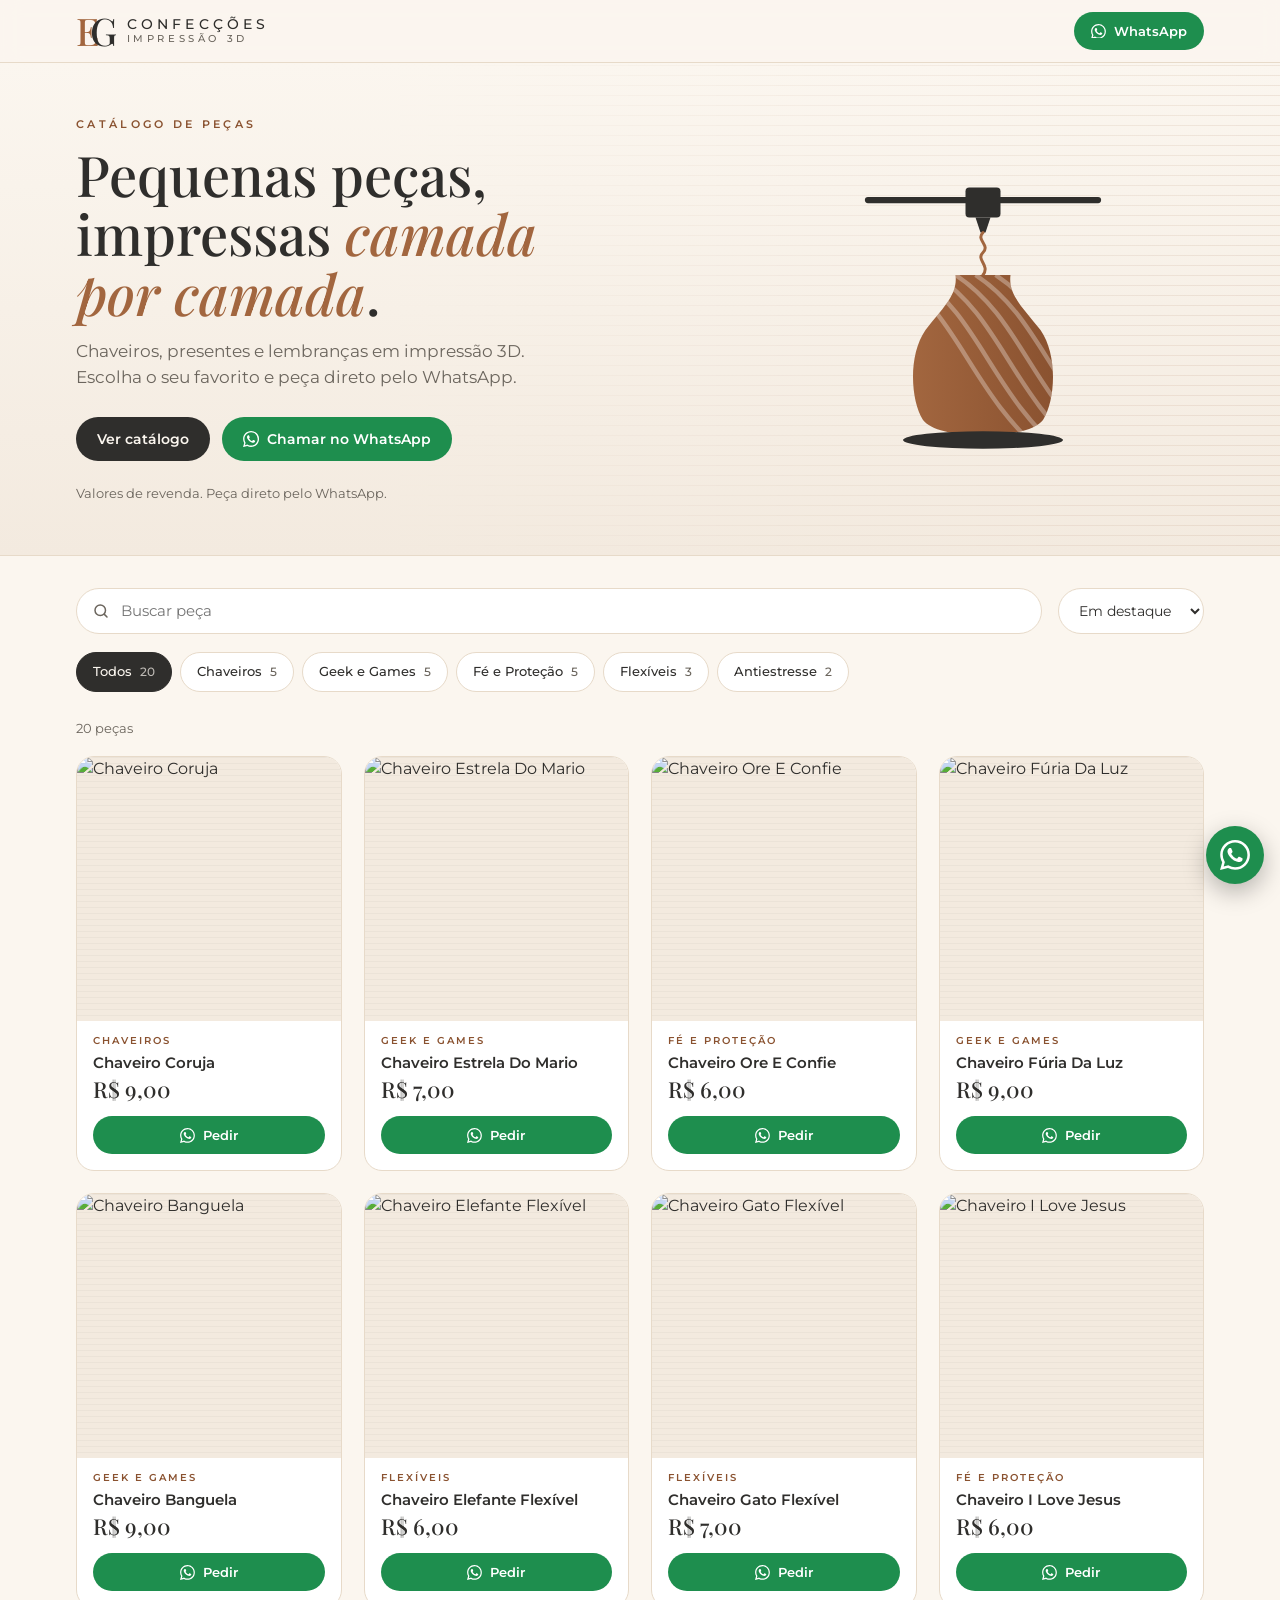
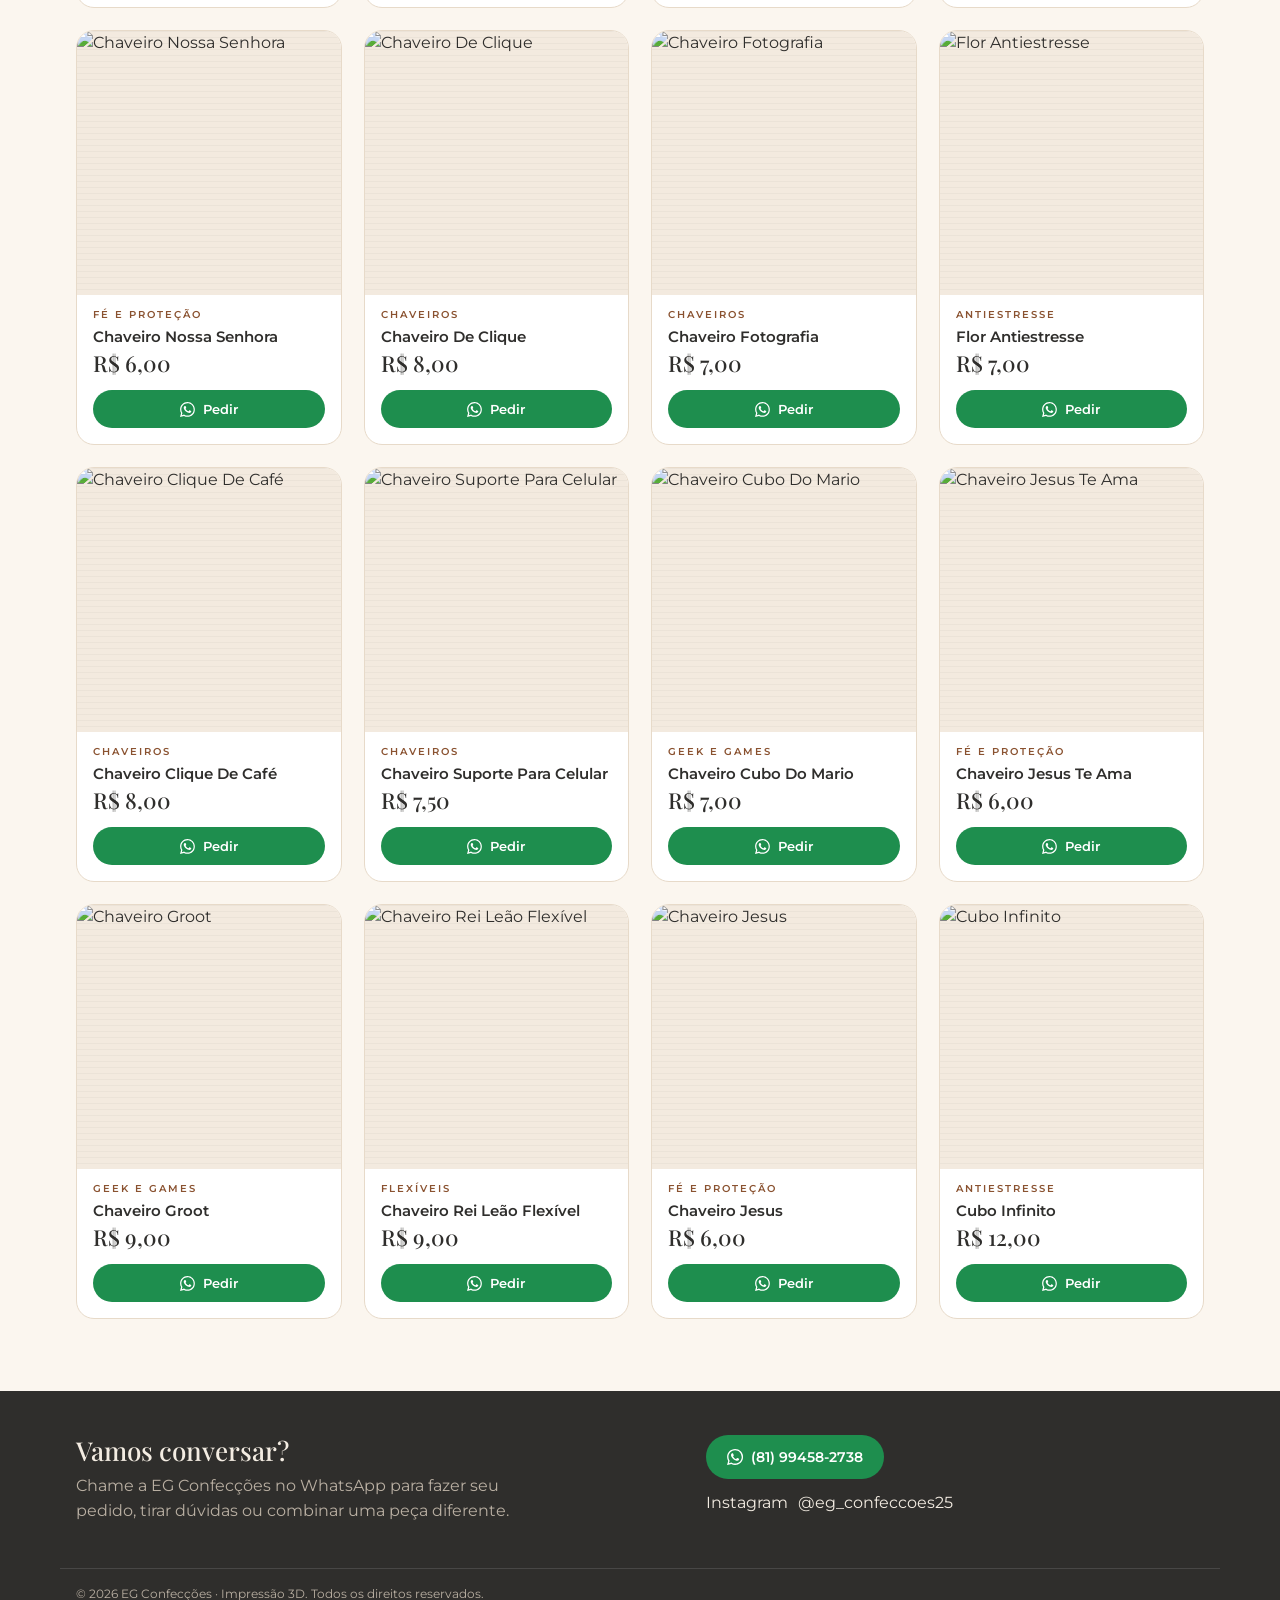
==== index.html @ 3eb264c0 "Add files via upload" ====
<!doctype html>
<html lang="pt-BR">
<head>
<meta charset="utf-8">
<meta name="viewport" content="width=device-width,initial-scale=1,viewport-fit=cover">
<title>EG Confecções · Impressão 3D</title>
<meta name="description" content="Catálogo de peças em impressão 3D da EG Confecções: chaveiros, presentes e lembranças. Peça direto pelo WhatsApp.">
<meta name="theme-color" content="#FBF6EF">
<link rel="icon" href="data:image/svg+xml,%3Csvg xmlns='http://www.w3.org/2000/svg' viewBox='0 0 64 64'%3E%3Crect width='64' height='64' rx='14' fill='%23FBF6EF'/%3E%3Ctext x='8' y='46' font-family='Georgia,serif' font-size='38' fill='%23A2663F'%3EE%3C/text%3E%3Ctext x='28' y='46' font-family='Georgia,serif' font-size='38' fill='%232F2E2C'%3EG%3C/text%3E%3C/svg%3E">
<link rel="preconnect" href="https://fonts.googleapis.com">
<link rel="preconnect" href="https://fonts.gstatic.com" crossorigin>
<link rel="stylesheet" href="https://fonts.googleapis.com/css2?family=Montserrat:wght@400;500;600;700&family=Playfair+Display:ital,wght@0,500;1,500&display=swap">
<link rel="stylesheet" href="style.css">
<style>
.hero{position:relative;overflow:hidden;border-bottom:1px solid var(--line);background:linear-gradient(var(--bg),var(--surface-2))}
.hero::before{content:"";position:absolute;inset:0;background:repeating-linear-gradient(0deg,transparent 0 9px,color-mix(in srgb,var(--bronze) 12%,transparent) 9px 10px);-webkit-mask-image:linear-gradient(90deg,transparent 30%,#000);mask-image:linear-gradient(90deg,transparent 30%,#000)}
.hero-in{position:relative;display:grid;grid-template-columns:1.2fr .8fr;gap:24px;align-items:center;padding-block:56px 52px}
.eyebrow{font:600 11px/1 var(--sans);letter-spacing:.3em;text-transform:uppercase;color:var(--accent-text)}
.hero h1{font:500 clamp(32px,5.2vw,56px)/1.06 var(--serif);margin:14px 0 16px;text-wrap:balance}
.hero h1 em{color:var(--bronze)}
.hero p{margin:0 0 26px;max-width:46ch;color:var(--muted);font-size:17px}
.hero .cta{display:flex;flex-wrap:wrap;gap:12px}
.hero .note{margin-top:22px;font-size:13px;color:var(--muted)}
.vase{justify-self:center;width:min(100%,250px);height:auto}
@media (max-width:760px){.hero-in{grid-template-columns:1fr;padding-block:36px}.vase{display:none}}

.tools{display:grid;grid-template-columns:1fr auto;gap:14px 16px;align-items:center;padding-block:32px 8px}
.search{position:relative}
.search input{width:100%;height:46px;border:1px solid var(--line);border-radius:999px;background:var(--surface);padding:0 18px 0 44px;font-size:15px}
.search input:focus{outline:2px solid var(--bronze);outline-offset:1px}
.search svg{position:absolute;left:16px;top:50%;translate:0 -50%;width:18px;height:18px;stroke:var(--muted);fill:none;stroke-width:2}
.sort{height:46px;border:1px solid var(--line);border-radius:999px;background:var(--surface);padding:0 16px;font-size:14px;cursor:pointer}
.chips{grid-column:1/-1;display:flex;gap:8px;overflow-x:auto;padding-block:4px;scrollbar-width:thin}
.chip{flex:none;min-height:40px;padding:0 16px;border-radius:999px;border:1px solid var(--line);background:var(--surface);font:500 13px/1 var(--sans);cursor:pointer;display:inline-flex;align-items:center;gap:8px}
.chip span{color:var(--muted);font-size:12px}
.chip:hover{border-color:var(--bronze)}
.chip[aria-pressed=true]{background:var(--ink);color:var(--bg);border-color:var(--ink)}
.chip[aria-pressed=true] span{color:inherit;opacity:.7}
.count{padding-block:14px 18px;font-size:13px;color:var(--muted)}

.grid{display:grid;grid-template-columns:repeat(auto-fill,minmax(216px,1fr));gap:22px}
.card{background:var(--surface);border:1px solid var(--line);border-radius:18px;overflow:hidden;display:flex;flex-direction:column;transition:transform .2s,box-shadow .2s,border-color .2s;min-width:0}
.card:hover{transform:translateY(-3px);box-shadow:var(--shadow);border-color:color-mix(in srgb,var(--bronze) 45%,var(--line))}
.open{all:unset;cursor:pointer;display:block;flex:1;box-sizing:border-box}
.open:focus-visible{outline:2px solid var(--bronze);outline-offset:-2px;border-radius:18px 18px 0 0}
.ph{aspect-ratio:1;background:var(--surface-2);position:relative;overflow:hidden}
.ph img{width:100%;height:100%;object-fit:cover}
.ph::after{content:"";position:absolute;inset:0;pointer-events:none;background:repeating-linear-gradient(0deg,transparent 0 5px,rgba(0,0,0,.03) 5px 6px)}
.tag{position:absolute;left:10px;top:10px;z-index:1;background:var(--ink);color:var(--bg);font:600 10px/1 var(--sans);letter-spacing:.14em;text-transform:uppercase;padding:6px 9px;border-radius:999px}
.info{padding:14px 16px 6px}
.cat{font:600 10px/1.2 var(--sans);letter-spacing:.2em;text-transform:uppercase;color:var(--accent-text)}
.info h3{margin:6px 0 6px;font:600 15px/1.3 var(--sans);text-wrap:balance}
.price{font:500 22px/1 var(--serif);color:var(--ink)}
.card .btn{margin:10px 16px 16px}
.msg{grid-column:1/-1;text-align:center;color:var(--muted);padding:56px 16px}

.det{position:relative;display:grid;grid-template-columns:1fr 1fr}
.det .pic{background:var(--surface-2);display:grid;place-items:center;min-height:320px}
.det .pic img{width:100%;height:100%;max-height:560px;object-fit:contain}
.det .txt{padding:32px 28px;display:flex;flex-direction:column;gap:14px;min-width:0}
.det h2{margin:0;font:500 30px/1.15 var(--serif);text-wrap:balance}
.det .price{font-size:30px;color:var(--accent-text)}
.det p{margin:0;color:var(--muted)}
.det dl{margin:0;display:grid;grid-template-columns:auto 1fr;gap:6px 16px;font-size:14px}
.det dt{color:var(--muted)}
.det dd{margin:0;font-weight:500}
.qty{display:inline-flex;align-items:center;border:1px solid var(--line);border-radius:999px;overflow:hidden;width:fit-content}
.qty button{width:44px;height:44px;border:0;background:none;font-size:20px;cursor:pointer}
.qty button:hover{background:var(--surface-2)}
.qty output{min-width:34px;text-align:center;font-weight:600}
.buy{display:flex;flex-wrap:wrap;gap:12px;align-items:center;margin-top:auto}
.total{font-size:13px;color:var(--muted)}
@media (max-width:720px){.det{grid-template-columns:1fr}.det .pic{min-height:0;aspect-ratio:1}.det .txt{padding:22px 18px}}

.fab{position:fixed;right:calc(16px + env(safe-area-inset-right,0px));bottom:calc(16px + env(safe-area-inset-bottom,0px));z-index:15;width:58px;height:58px;border-radius:50%;background:var(--wa);color:#fff;display:grid;place-items:center;box-shadow:0 8px 24px rgba(0,0,0,.28);text-decoration:none}
.fab .ic{width:30px;height:30px}
@media (max-width:480px){.grid{grid-template-columns:repeat(2,minmax(0,1fr));gap:12px}.info{padding:12px 12px 4px}.card .btn{margin:8px 12px 12px;padding:0 10px;font-size:12px}.tools{grid-template-columns:1fr}.sort{width:100%}.price{font-size:19px}}
</style>
</head>
<body>
<svg width="0" height="0" style="position:absolute" aria-hidden="true"><symbol id="i-wa" viewBox="0 0 24 24"><path d="M17.47 14.38c-.3-.15-1.77-.87-2.04-.97-.27-.1-.47-.15-.67.15-.2.3-.77.97-.94 1.17-.17.2-.35.22-.65.07-.3-.15-1.26-.46-2.4-1.48-.89-.79-1.49-1.77-1.66-2.07-.17-.3-.02-.46.13-.61.13-.13.3-.35.45-.52.15-.17.2-.3.3-.5.1-.2.05-.37-.02-.52-.07-.15-.67-1.62-.92-2.22-.24-.58-.49-.5-.67-.51h-.57c-.2 0-.52.07-.8.37-.27.3-1.04 1.02-1.04 2.48s1.07 2.88 1.22 3.08c.15.2 2.1 3.2 5.08 4.49.71.31 1.26.49 1.7.63.71.23 1.36.2 1.88.12.57-.09 1.77-.72 2.02-1.42.25-.7.25-1.29.17-1.42-.07-.12-.27-.2-.57-.35M12.05 21.78h-.01a9.9 9.9 0 0 1-5.03-1.38l-.36-.21-3.74.98 1-3.65-.24-.37a9.9 9.9 0 0 1-1.51-5.26c0-5.45 4.44-9.89 9.9-9.89 2.64 0 5.12 1.03 6.99 2.9a9.82 9.82 0 0 1 2.89 7c0 5.45-4.44 9.89-9.89 9.89m8.41-18.3A11.8 11.8 0 0 0 12.05 0C5.5 0 .16 5.34.16 11.89c0 2.1.55 4.14 1.59 5.95L.06 24l6.3-1.65a11.9 11.9 0 0 0 5.69 1.45h.01c6.55 0 11.89-5.34 11.89-11.89 0-3.18-1.24-6.17-3.49-8.43"/></symbol></svg>

<header class="top"><div class="wrap bar">
  <a class="brand" href="./" aria-label="EG Confecções, início">
    <span class="mark" aria-hidden="true"><i>E</i><b>G</b></span>
    <span><strong>Confecções</strong><small>Impressão 3D</small></span>
  </a>
  <a class="btn wa sm" id="waTop" target="_blank" rel="noopener"><svg class="ic"><use href="#i-wa"/></svg>WhatsApp</a>
</div></header>

<section class="hero"><div class="wrap hero-in">
  <div>
    <div class="eyebrow">Catálogo de peças</div>
    <h1>Pequenas peças, impressas <em>camada por camada</em>.</h1>
    <p>Chaveiros, presentes e lembranças em impressão 3D. Escolha o seu favorito e peça direto pelo WhatsApp.</p>
    <div class="cta">
      <a class="btn pri" href="#catalogo">Ver catálogo</a>
      <a class="btn wa" id="waHero" target="_blank" rel="noopener"><svg class="ic"><use href="#i-wa"/></svg>Chamar no WhatsApp</a>
    </div>
    <div class="note" id="notice"></div>
  </div>
  <svg class="vase" viewBox="0 0 200 250" aria-hidden="true">
    <defs>
      <clipPath id="vz"><path d="M78 96H122C120 112 132 122 146 140C160 160 158 196 148 212C142 220 124 224 100 224C76 224 58 220 52 212C42 196 40 160 54 140C68 122 80 112 78 96Z"/></clipPath>
      <linearGradient id="vg" x1="0" x2="1"><stop offset="0" style="stop-color:var(--bronze)"/><stop offset="1" style="stop-color:var(--accent-text)"/></linearGradient>
      <path id="rib" d="M30 96C82 130 90 190 150 240" fill="none"/>
    </defs>
    <line x1="8" y1="36" x2="192" y2="36" stroke="var(--ink)" stroke-width="5" stroke-linecap="round"/>
    <rect x="86" y="26" width="28" height="24" rx="3" fill="var(--ink)"/>
    <path d="M94 50h12l-4 12h-4z" fill="var(--ink)"/>
    <path d="M100 62c-6 6 6 10 0 16s6 10 0 18" fill="none" stroke="var(--bronze)" stroke-width="2.4" stroke-linecap="round"/>
    <path d="M78 96H122C120 112 132 122 146 140C160 160 158 196 148 212C142 220 124 224 100 224C76 224 58 220 52 212C42 196 40 160 54 140C68 122 80 112 78 96Z" fill="url(#vg)"/>
    <g clip-path="url(#vz)" stroke="rgba(255,255,255,.3)" stroke-width="3.5">
      <use href="#rib" x="0"/><use href="#rib" x="16"/><use href="#rib" x="32"/><use href="#rib" x="48"/><use href="#rib" x="64"/><use href="#rib" x="80"/><use href="#rib" x="96"/>
    </g>
    <ellipse cx="100" cy="228" rx="64" ry="7" fill="var(--ink)"/>
  </svg>
</div></section>

<main class="wrap" id="catalogo">
  <div class="tools">
    <label class="search"><span class="sr">Buscar peça</span>
      <svg viewBox="0 0 24 24"><circle cx="11" cy="11" r="7"/><path d="m20 20-3.5-3.5" stroke-linecap="round"/></svg>
      <input id="q" type="search" placeholder="Buscar peça" autocomplete="off">
    </label>
    <label><span class="sr">Ordenar</span>
      <select id="sort" class="sort">
        <option value="default">Em destaque</option>
        <option value="asc">Menor preço</option>
        <option value="desc">Maior preço</option>
        <option value="az">Nome (A–Z)</option>
      </select>
    </label>
    <div class="chips" id="chips" role="group" aria-label="Categorias"></div>
  </div>
  <div class="count" id="count" aria-live="polite"></div>
  <div class="grid" id="grid"><p class="msg">Carregando peças…</p></div>
</main>

<footer class="foot">
  <div class="wrap foot-in">
    <div>
      <h2>Vamos conversar?</h2>
      <p>Chame a EG Confecções no WhatsApp para fazer seu pedido, tirar dúvidas ou combinar uma peça diferente.</p>
    </div>
    <ul>
      <li><a class="btn wa" id="waFoot" target="_blank" rel="noopener"><svg class="ic"><use href="#i-wa"/></svg><span id="waNum">WhatsApp</span></a></li>
      <li><a class="link" id="ig" target="_blank" rel="noopener">Instagram <span id="igName"></span></a></li>
    </ul>
  </div>
  <div class="wrap copy">© 2026 EG Confecções · Impressão 3D. Todos os direitos reservados.</div>
</footer>

<a class="fab" id="fab" target="_blank" rel="noopener" aria-label="Chamar no WhatsApp"><svg class="ic"><use href="#i-wa"/></svg></a>

<dialog id="dlg" aria-labelledby="dName">
  <button class="x" id="dClose" aria-label="Fechar">×</button>
  <div class="det">
    <div class="pic"><img id="dImg" alt=""></div>
    <div class="txt">
      <div class="cat" id="dCat"></div>
      <h2 id="dName"></h2>
      <div class="price" id="dPrice"></div>
      <p id="dDesc"></p>
      <dl id="dDet"></dl>
      <div class="buy">
        <div class="qty" role="group" aria-label="Quantidade"><button id="qMinus" aria-label="Menos">−</button><output id="qVal">1</output><button id="qPlus" aria-label="Mais">+</button></div>
        <a class="btn wa" id="dBuy" target="_blank" rel="noopener"><svg class="ic"><use href="#i-wa"/></svg>Pedir no WhatsApp</a>
      </div>
      <div class="total" id="dTotal"></div>
    </div>
  </div>
</dialog>

<script>
(function(){
  var $=function(s){return document.querySelector(s)};
  var brl=function(n){return Number(n).toLocaleString('pt-BR',{style:'currency',currency:'BRL'})};
  var esc=function(s){return String(s==null?'':s).replace(/[&<>"']/g,function(c){return {'&':'&amp;','<':'&lt;','>':'&gt;','"':'&quot;',"'":'&#39;'}[c]})};
  var norm=function(s){return String(s||'').normalize('NFD').replace(/[̀-ͯ]/g,'').toLowerCase()};
  var DB,S={cat:'Todos',q:'',sort:'default'},cur=null,qty=1;

  function wa(msg){var n=(DB.settings.whatsapp||'').replace(/\D/g,'');return 'https://wa.me/'+n+(msg?'?text='+encodeURIComponent(msg):'')}
  function orderMsg(p,q){return 'Olá! Vi o catálogo da EG Confecções e quero pedir: '+q+'x '+p.name+' ('+brl(p.price)+' cada). Pode me ajudar?'}

  function setup(){
    var st=DB.settings,gen='Olá! Vim pelo catálogo da EG Confecções e gostaria de mais informações.';
    ['waTop','waHero','waFoot','fab'].forEach(function(id){$('#'+id).href=wa(gen)});
    var d=(st.whatsapp||'').replace(/\D/g,'').replace(/^55/,'');
    $('#waNum').textContent=d.length>=10?'('+d.slice(0,2)+') '+d.slice(2,-4)+'-'+d.slice(-4):'WhatsApp';
    var ig=(st.instagram||'').replace('@','');
    if(ig){$('#ig').href='https://instagram.com/'+ig;$('#igName').textContent='@'+ig}else{$('#ig').parentNode.hidden=true}
    $('#notice').textContent=st.notice||'';
  }

  function visible(){
    var q=norm(S.q);
    var a=DB.products.filter(function(p){
      return (S.cat==='Todos'||p.category===S.cat)&&(!q||norm(p.name+' '+p.category+' '+(p.description||'')).indexOf(q)>-1)
    });
    if(S.sort==='asc')a.sort(function(x,y){return x.price-y.price});
    if(S.sort==='desc')a.sort(function(x,y){return y.price-x.price});
    if(S.sort==='az')a.sort(function(x,y){return x.name.localeCompare(y.name,'pt-BR')});
    if(S.sort==='default')a.sort(function(x,y){return (y.featured?1:0)-(x.featured?1:0)});
    return a;
  }

  function chips(){
    var cats=[];DB.products.forEach(function(p){if(p.category&&cats.indexOf(p.category)<0)cats.push(p.category)});
    var list=['Todos'].concat(cats);
    $('#chips').innerHTML=list.map(function(c){
      var n=c==='Todos'?DB.products.length:DB.products.filter(function(p){return p.category===c}).length;
      return '<button class="chip" data-c="'+esc(c)+'" aria-pressed="'+(S.cat===c)+'">'+esc(c)+' <span>'+n+'</span></button>'
    }).join('');
  }

  function render(){
    var a=visible();
    $('#count').textContent=a.length===1?'1 peça':a.length+' peças';
    if(!a.length){$('#grid').innerHTML='<p class="msg">Nenhuma peça encontrada. Tente outra palavra ou escolha “Todos”.</p>';return}
    $('#grid').innerHTML=a.map(function(p){
      var off=p.available===false;
      return '<article class="card"><button class="open" data-id="'+esc(p.id)+'" aria-label="Ver detalhes de '+esc(p.name)+'">'
        +'<div class="ph">'+(off?'<span class="tag">Esgotado</span>':(p.featured?'<span class="tag">Destaque</span>':''))
        +'<img src="'+esc(p.image)+'" alt="'+esc(p.name)+'" loading="lazy" decoding="async" width="400" height="400"></div>'
        +'<div class="info"><div class="cat">'+esc(p.category)+'</div><h3>'+esc(p.name)+'</h3><div class="price">'+brl(p.price)+'</div></div></button>'
        +'<a class="btn wa sm" target="_blank" rel="noopener" href="'+wa(off?'Olá! Vi o catálogo da EG Confecções. A peça '+p.name+' está disponível para encomenda?':orderMsg(p,1))+'"><svg class="ic"><use href="#i-wa"/></svg>'+(off?'Perguntar':'Pedir')+'</a></article>';
    }).join('');
  }

  function openItem(id){
    cur=DB.products.filter(function(p){return p.id===id})[0];if(!cur)return;qty=1;
    $('#dImg').src=cur.image;$('#dImg').alt=cur.name;
    $('#dCat').textContent=cur.category;$('#dName').textContent=cur.name;$('#dPrice').textContent=brl(cur.price);
    $('#dDesc').textContent=cur.description||'';$('#dDesc').hidden=!cur.description;
    var d=cur.details||{},rows=[['Material',d.material],['Tamanho',d.size],['Cores',d.colors]].filter(function(r){return r[1]});
    $('#dDet').innerHTML=rows.map(function(r){return '<dt>'+r[0]+'</dt><dd>'+esc(r[1])+'</dd>'}).join('');$('#dDet').hidden=!rows.length;
    upd();$('#dlg').showModal();
  }
  function upd(){
    $('#qVal').textContent=qty;
    var off=cur.available===false;
    $('#dBuy').href=wa(off?'Olá! Vi o catálogo da EG Confecções. A peça '+cur.name+' está disponível para encomenda?':orderMsg(cur,qty));
    $('#dBuy').lastChild.textContent=off?'Perguntar no WhatsApp':'Pedir no WhatsApp';
    $('#dTotal').textContent=off?'Peça esgotada no momento. Pergunte sobre encomenda.':(qty>1?'Total: '+brl(cur.price*qty):'');
  }

  $('#grid').addEventListener('click',function(e){var b=e.target.closest('.open');if(b)openItem(b.dataset.id)});
  $('#chips').addEventListener('click',function(e){var b=e.target.closest('.chip');if(!b)return;S.cat=b.dataset.c;chips();render()});
  $('#q').addEventListener('input',function(e){S.q=e.target.value;render()});
  $('#sort').addEventListener('change',function(e){S.sort=e.target.value;render()});
  $('#qMinus').onclick=function(){if(qty>1){qty--;upd()}};
  $('#qPlus').onclick=function(){if(qty<99){qty++;upd()}};
  $('#dClose').onclick=function(){$('#dlg').close()};
  $('#dlg').addEventListener('click',function(e){if(e.target===this)this.close()});

  fetch('products.json?v='+Date.now()).then(function(r){if(!r.ok)throw 0;return r.json()}).then(function(j){
    DB=j;setup();chips();render();
  }).catch(function(){$('#grid').innerHTML='<p class="msg">Não foi possível carregar o catálogo agora. Atualize a página ou chame a gente no WhatsApp.</p>'});
})();
</script>
</body>
</html>
---- style.css ----
/* EG Confecções · estilo compartilhado (vitrine e painel) */
:root{
  --bg:#FBF6EF; --surface:#FFFFFF; --surface-2:#F3EADF; --ink:#2F2E2C; --muted:#6B655D; --line:#E7DAC9;
  --bronze:#A2663F; --accent-text:#8A5230; --wa:#1E8E4E; --danger:#B3382C;
  --foot-bg:#2F2E2C; --foot-ink:#F3ECE2; --foot-muted:#B9AFA2;
  --serif:"Playfair Display",Georgia,"Times New Roman",serif;
  --sans:"Montserrat",system-ui,-apple-system,"Segoe UI",Roboto,sans-serif;
  --shadow:0 1px 2px rgba(47,46,44,.06),0 10px 28px rgba(47,46,44,.08);
  color-scheme:light;
}
@media (prefers-color-scheme:dark){
  :root{
    --bg:#1D1C1B; --surface:#272524; --surface-2:#302D2B; --ink:#F3ECE2; --muted:#B0A79B; --line:#3D3935;
    --bronze:#C98B5F; --accent-text:#DDA47D; --wa:#1E8E4E; --danger:#E0786B;
    --foot-bg:#141312; --foot-ink:#F3ECE2; --foot-muted:#9D9488;
    --shadow:0 1px 2px rgba(0,0,0,.3),0 10px 28px rgba(0,0,0,.35);
    color-scheme:dark;
  }
}
*{box-sizing:border-box}
html{scroll-behavior:smooth;-webkit-text-size-adjust:100%}
body{margin:0;background:var(--bg);color:var(--ink);font:400 16px/1.55 var(--sans);-webkit-font-smoothing:antialiased}
img{max-width:100%;display:block}
a{color:inherit}
button,input,select,textarea{font:inherit;color:inherit}
:focus-visible{outline:2px solid var(--bronze);outline-offset:2px}
.wrap{width:100%;max-width:1160px;margin-inline:auto;padding-left:max(16px,env(safe-area-inset-left,0px));padding-right:max(16px,env(safe-area-inset-right,0px))}
.ic{width:1.15em;height:1.15em;fill:currentColor;flex:none}

/* botões */
.btn{display:inline-flex;align-items:center;justify-content:center;gap:8px;min-height:44px;padding:0 20px;border-radius:999px;border:1px solid transparent;font:600 14px/1 var(--sans);text-decoration:none;cursor:pointer;background:none;transition:transform .15s,background .15s,box-shadow .15s}
.btn:active{transform:translateY(1px)}
.btn.sm{min-height:38px;padding:0 16px;font-size:13px}
.btn.wa{background:var(--wa);color:#fff}
.btn.wa:hover{filter:brightness(1.08)}
.btn.pri{background:var(--ink);color:var(--bg)}
.btn.pri:hover{background:var(--accent-text);color:#fff}
.btn.ghost{background:var(--surface);border-color:var(--line)}
.btn.ghost:hover{border-color:var(--bronze)}
.btn.danger{color:var(--danger);border-color:var(--danger);background:transparent}
.btn[disabled]{opacity:.55;pointer-events:none}

/* topo */
.top{position:sticky;top:0;z-index:20;background:color-mix(in srgb,var(--bg) 90%,transparent);backdrop-filter:blur(10px);-webkit-backdrop-filter:blur(10px);border-bottom:1px solid var(--line)}
.bar{display:flex;align-items:center;justify-content:space-between;gap:12px;padding-block:12px}
.brand{display:flex;align-items:center;gap:12px;text-decoration:none;min-width:0}
.mark{font:500 38px/1 var(--serif);letter-spacing:-.07em;display:inline-flex}
.mark i{font-style:normal;color:var(--bronze)}
.mark b{font-weight:500;margin-left:-.16em;color:var(--ink)}
.brand strong{display:block;font:500 14px/1.15 var(--sans);letter-spacing:.3em;text-transform:uppercase}
.brand small{display:block;font:500 9.5px/1.5 var(--sans);letter-spacing:.38em;text-transform:uppercase;color:var(--muted)}

/* rodapé */
.foot{background:var(--foot-bg);color:var(--foot-ink);margin-top:72px}
.foot-in{display:grid;grid-template-columns:1.2fr 1fr;gap:32px;padding-block:44px}
.foot h2{font:500 26px/1.2 var(--serif);margin:0 0 8px}
.foot p{margin:0;color:var(--foot-muted);max-width:44ch}
.foot ul{list-style:none;margin:0;padding:0;display:grid;gap:12px;align-content:start}
.foot a{text-decoration:none}
.foot .btn.wa{width:fit-content}
.foot .link{display:inline-flex;gap:10px;align-items:center;color:var(--foot-ink)}
.foot .link:hover{text-decoration:underline}
.copy{border-top:1px solid rgba(255,255,255,.12);padding-block:16px;font-size:12px;color:var(--foot-muted)}
@media (max-width:720px){.foot-in{grid-template-columns:1fr}}

/* caixas de diálogo */
dialog{border:0;padding:0;border-radius:20px;background:var(--surface);color:var(--ink);width:min(880px,calc(100vw - 24px));max-height:calc(100dvh - 24px);overflow:auto;box-shadow:0 24px 80px rgba(0,0,0,.35)}
dialog::backdrop{background:rgba(20,18,16,.55);backdrop-filter:blur(3px)}
.x{position:absolute;top:10px;right:10px;width:40px;height:40px;border-radius:50%;border:1px solid var(--line);background:var(--surface);cursor:pointer;display:grid;place-items:center;font-size:20px;line-height:1;z-index:2}
.x:hover{border-color:var(--bronze)}
.sr{position:absolute;width:1px;height:1px;overflow:hidden;clip:rect(0 0 0 0);white-space:nowrap}
@media (prefers-reduced-motion:reduce){*{scroll-behavior:auto!important;transition:none!important;animation:none!important}}
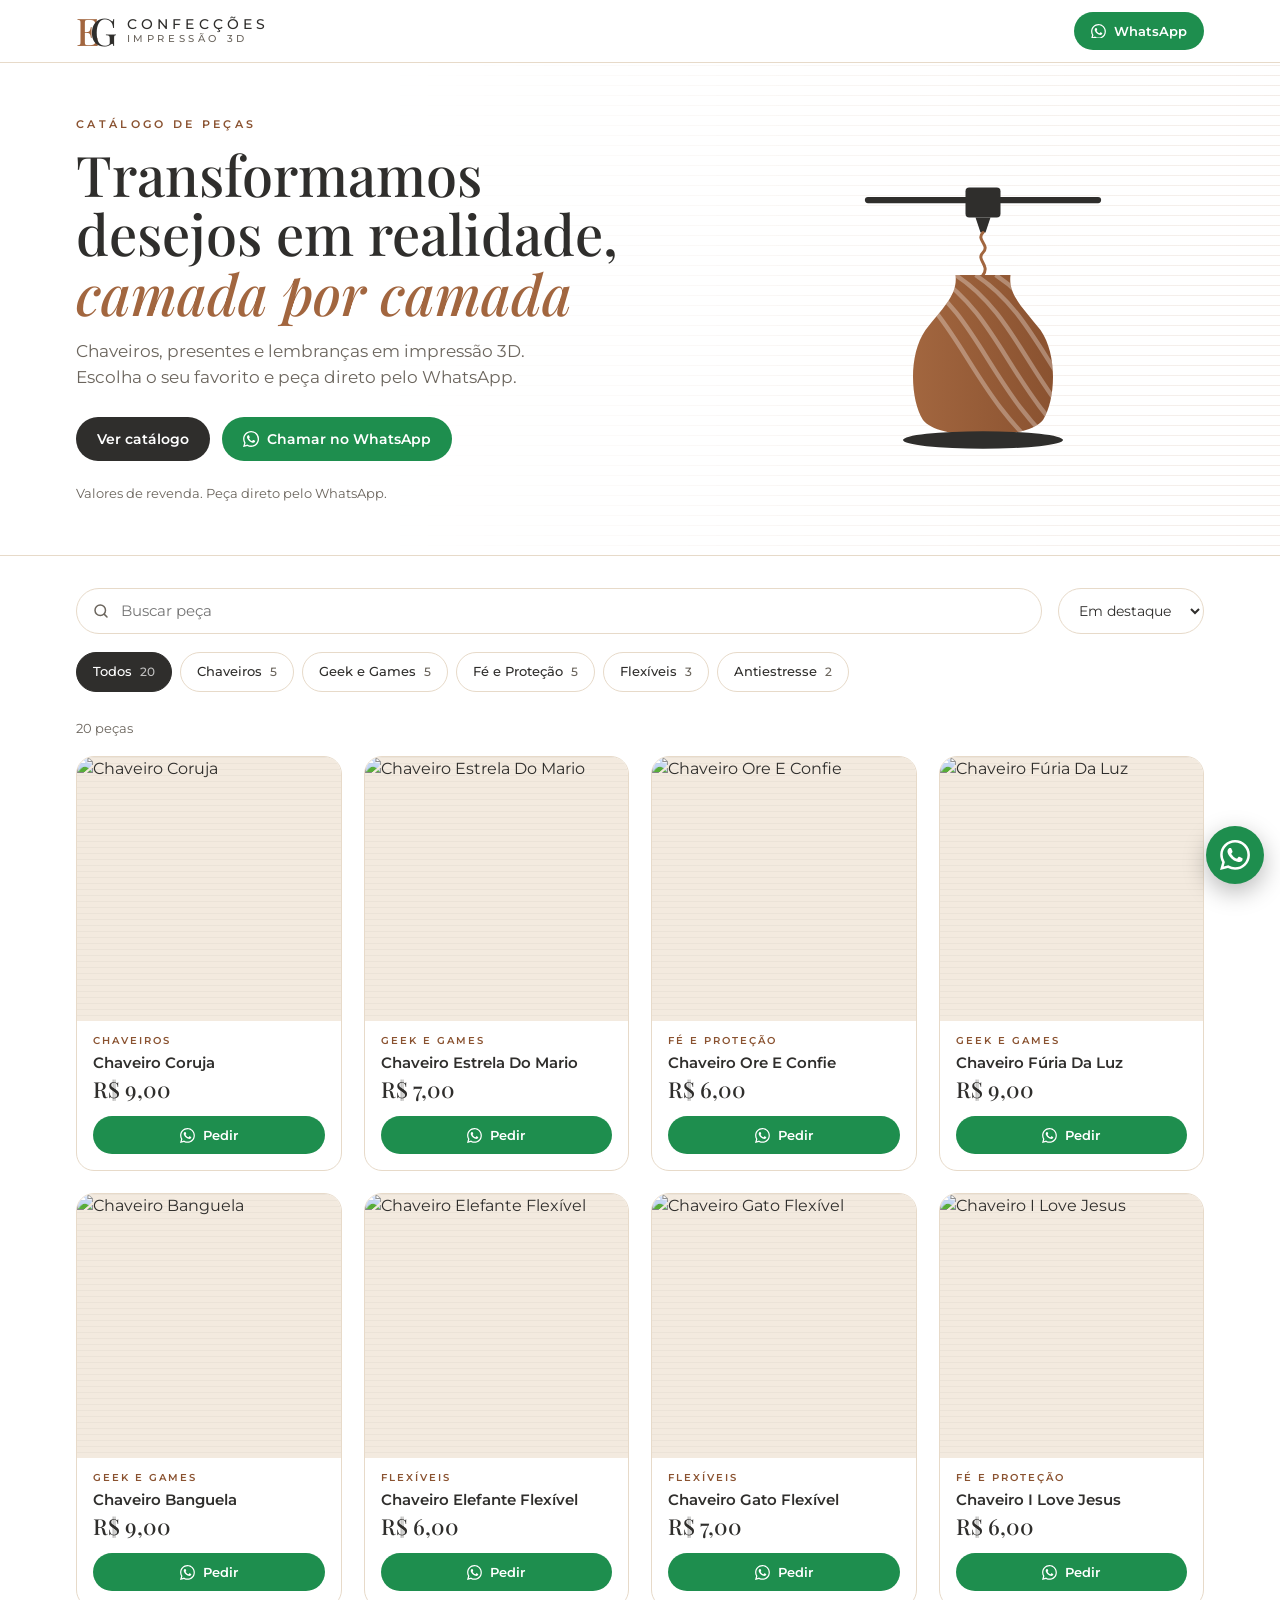
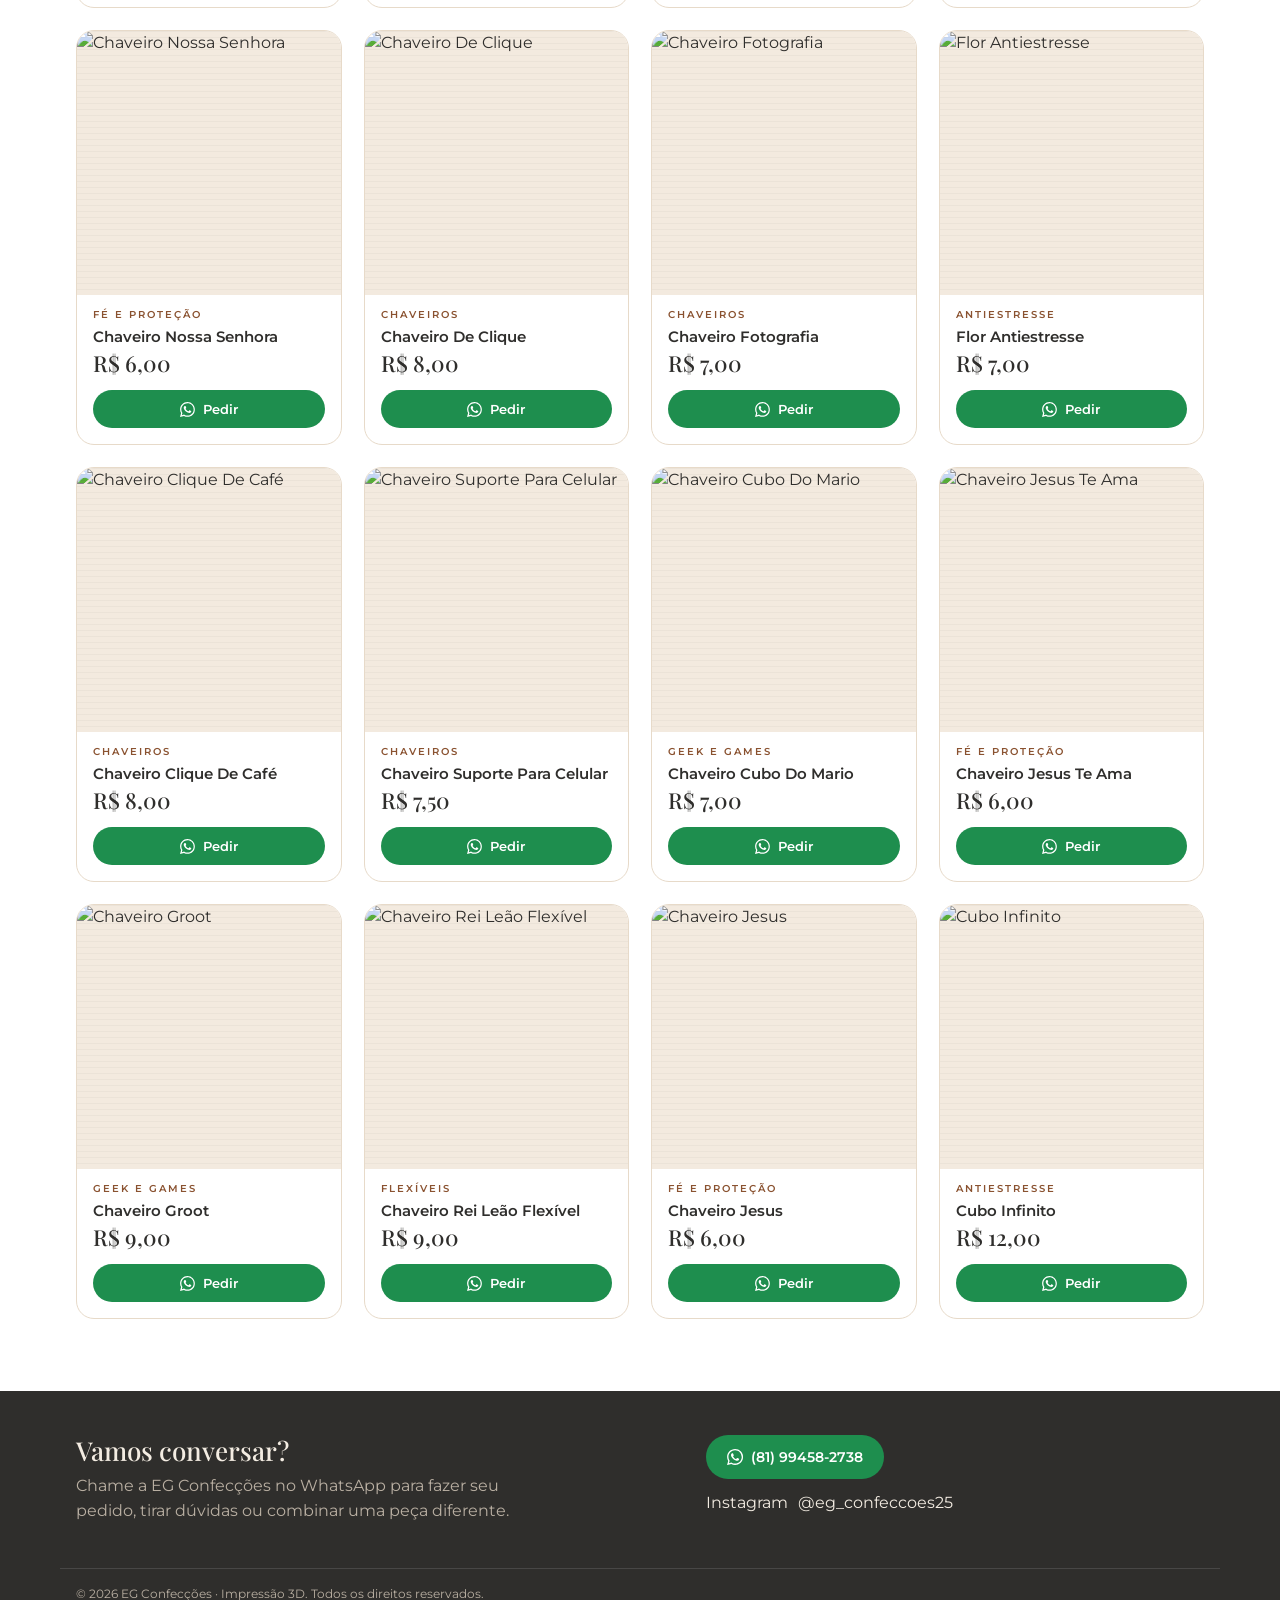
==== commit 260f57cd: "Update index.html" ====
--- a/index.html
+++ b/index.html
@@ -91,7 +91,7 @@
 <section class="hero"><div class="wrap hero-in">
   <div>
     <div class="eyebrow">Catálogo de peças</div>
-    <h1>Pequenas peças, impressas <em>camada por camada</em>.</h1>
+    <h1>Transformamos desejos em realidade, <em>camada por camada</em></h1>
     <p>Chaveiros, presentes e lembranças em impressão 3D. Escolha o seu favorito e peça direto pelo WhatsApp.</p>
     <div class="cta">
       <a class="btn pri" href="#catalogo">Ver catálogo</a>
--- a/style.css
+++ b/style.css
@@ -1,21 +1,12 @@
 /* EG Confecções · estilo compartilhado (vitrine e painel) */
 :root{
-  --bg:#FBF6EF; --surface:#FFFFFF; --surface-2:#F3EADF; --ink:#2F2E2C; --muted:#6B655D; --line:#E7DAC9;
+  --bg:#FFFFFF; --surface:#FFFFFF; --surface-2:#F3EADF; --ink:#2F2E2C; --muted:#6B655D; --line:#E7DAC9;
   --bronze:#A2663F; --accent-text:#8A5230; --wa:#1E8E4E; --danger:#B3382C;
   --foot-bg:#2F2E2C; --foot-ink:#F3ECE2; --foot-muted:#B9AFA2;
   --serif:"Playfair Display",Georgia,"Times New Roman",serif;
   --sans:"Montserrat",system-ui,-apple-system,"Segoe UI",Roboto,sans-serif;
   --shadow:0 1px 2px rgba(47,46,44,.06),0 10px 28px rgba(47,46,44,.08);
   color-scheme:light;
-}
-@media (prefers-color-scheme:dark){
-  :root{
-    --bg:#1D1C1B; --surface:#272524; --surface-2:#302D2B; --ink:#F3ECE2; --muted:#B0A79B; --line:#3D3935;
-    --bronze:#C98B5F; --accent-text:#DDA47D; --wa:#1E8E4E; --danger:#E0786B;
-    --foot-bg:#141312; --foot-ink:#F3ECE2; --foot-muted:#9D9488;
-    --shadow:0 1px 2px rgba(0,0,0,.3),0 10px 28px rgba(0,0,0,.35);
-    color-scheme:dark;
-  }
 }
 *{box-sizing:border-box}
 html{scroll-behavior:smooth;-webkit-text-size-adjust:100%}
@@ -41,6 +32,7 @@
 .btn[disabled]{opacity:.55;pointer-events:none}
 
 /* topo */
+body .hero{background:var(--bg)}
 .top{position:sticky;top:0;z-index:20;background:color-mix(in srgb,var(--bg) 90%,transparent);backdrop-filter:blur(10px);-webkit-backdrop-filter:blur(10px);border-bottom:1px solid var(--line)}
 .bar{display:flex;align-items:center;justify-content:space-between;gap:12px;padding-block:12px}
 .brand{display:flex;align-items:center;gap:12px;text-decoration:none;min-width:0}
